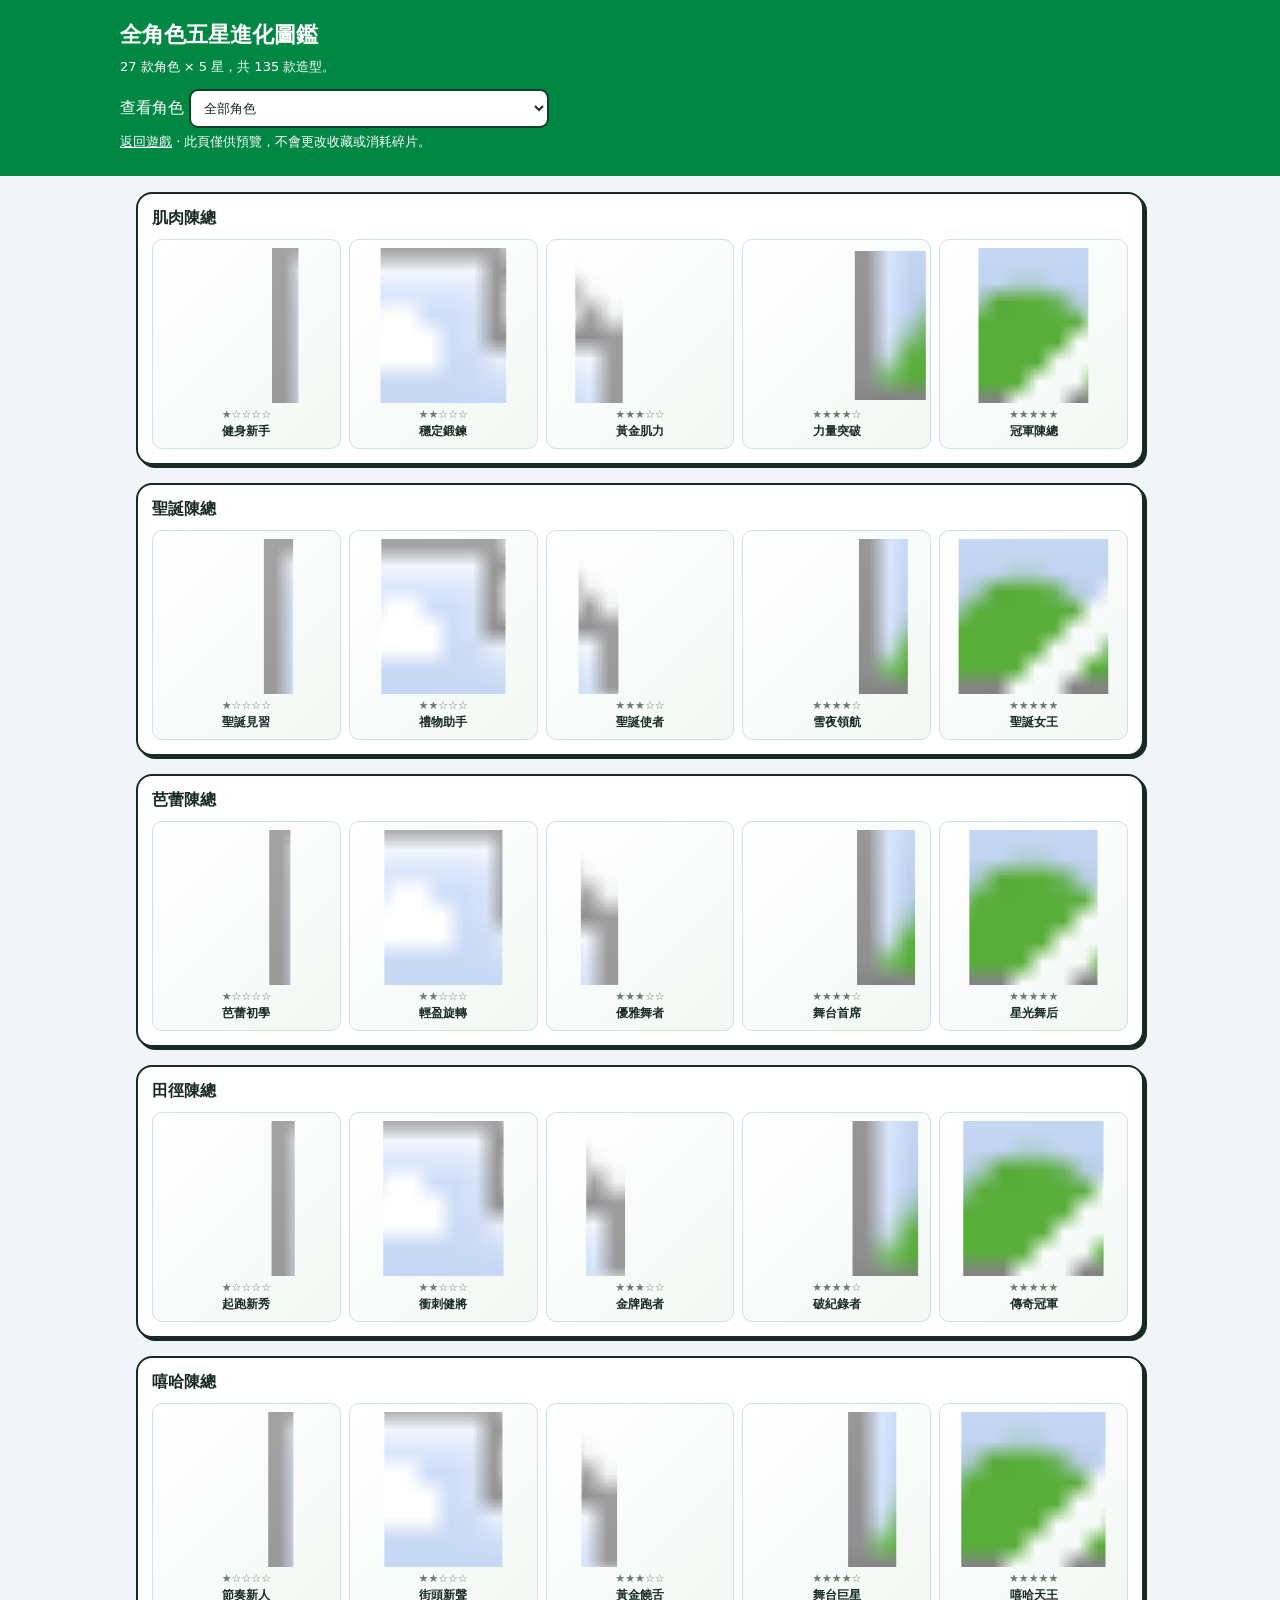
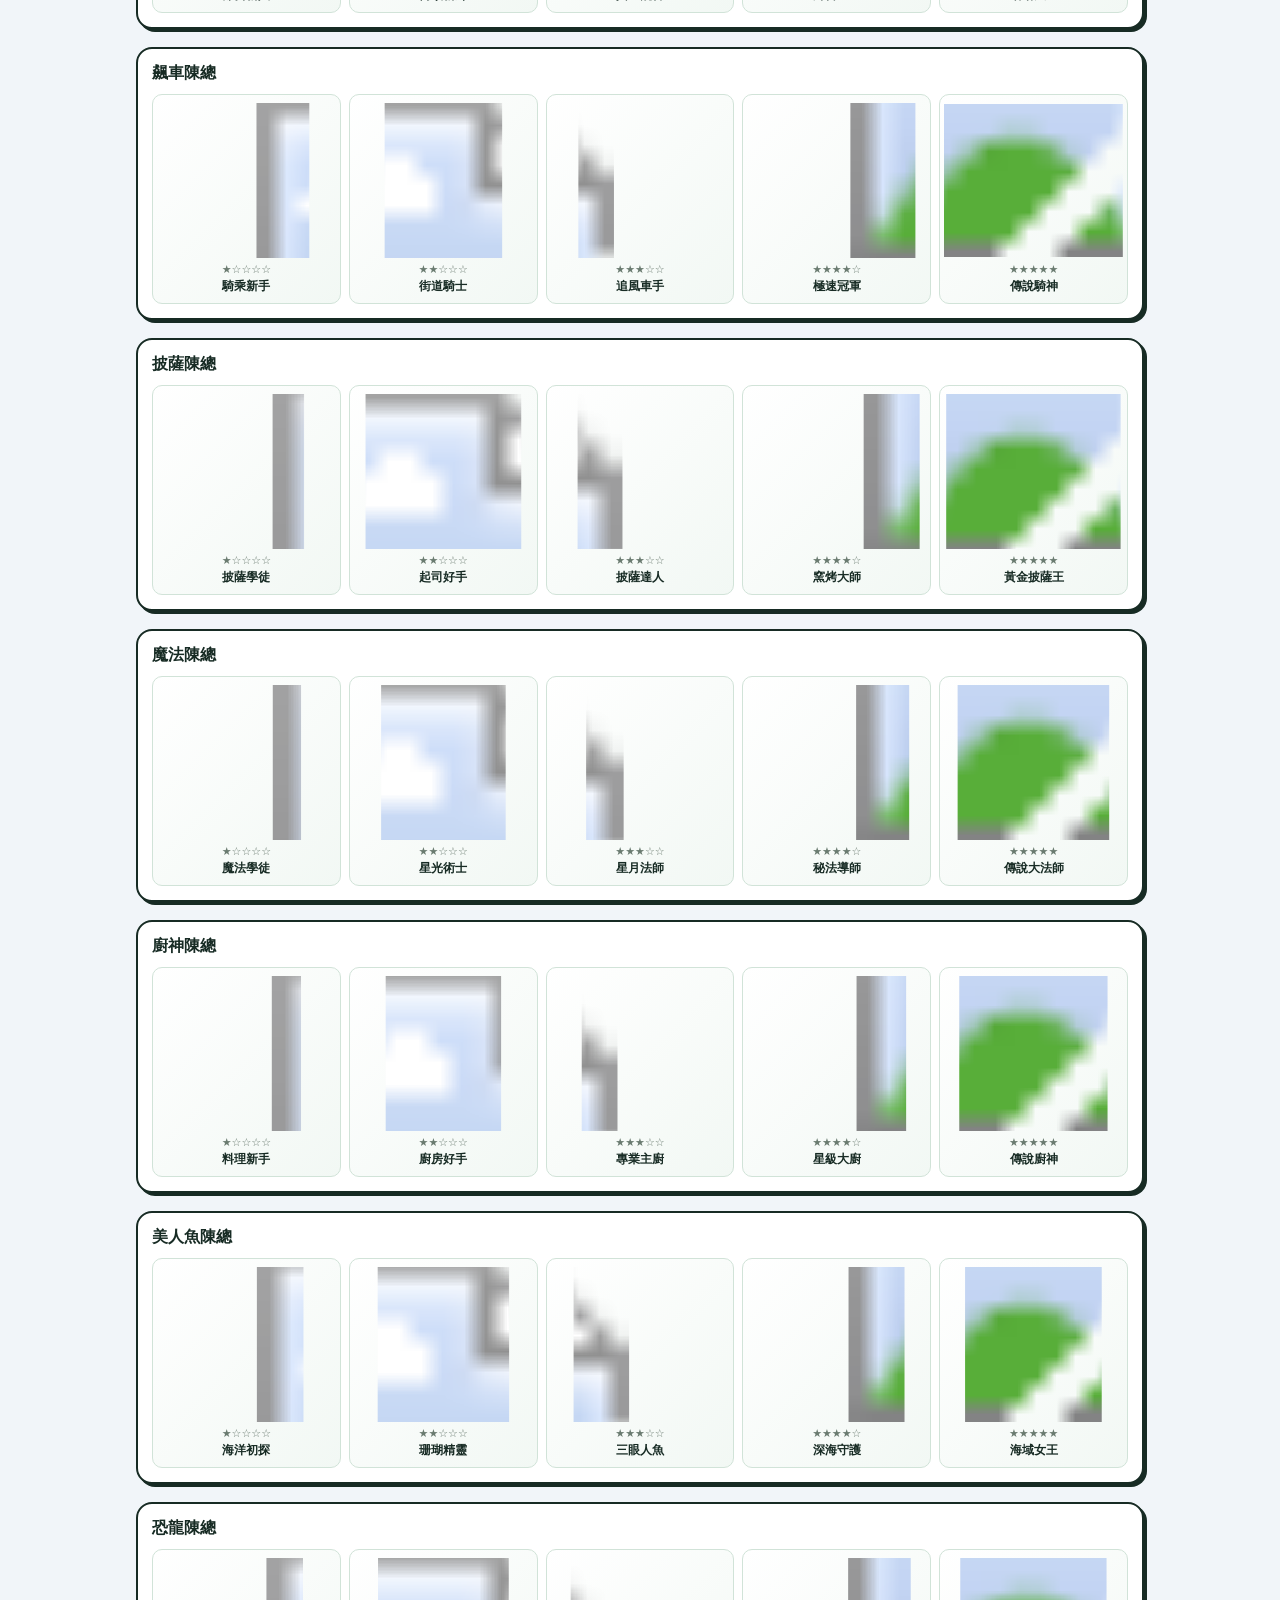
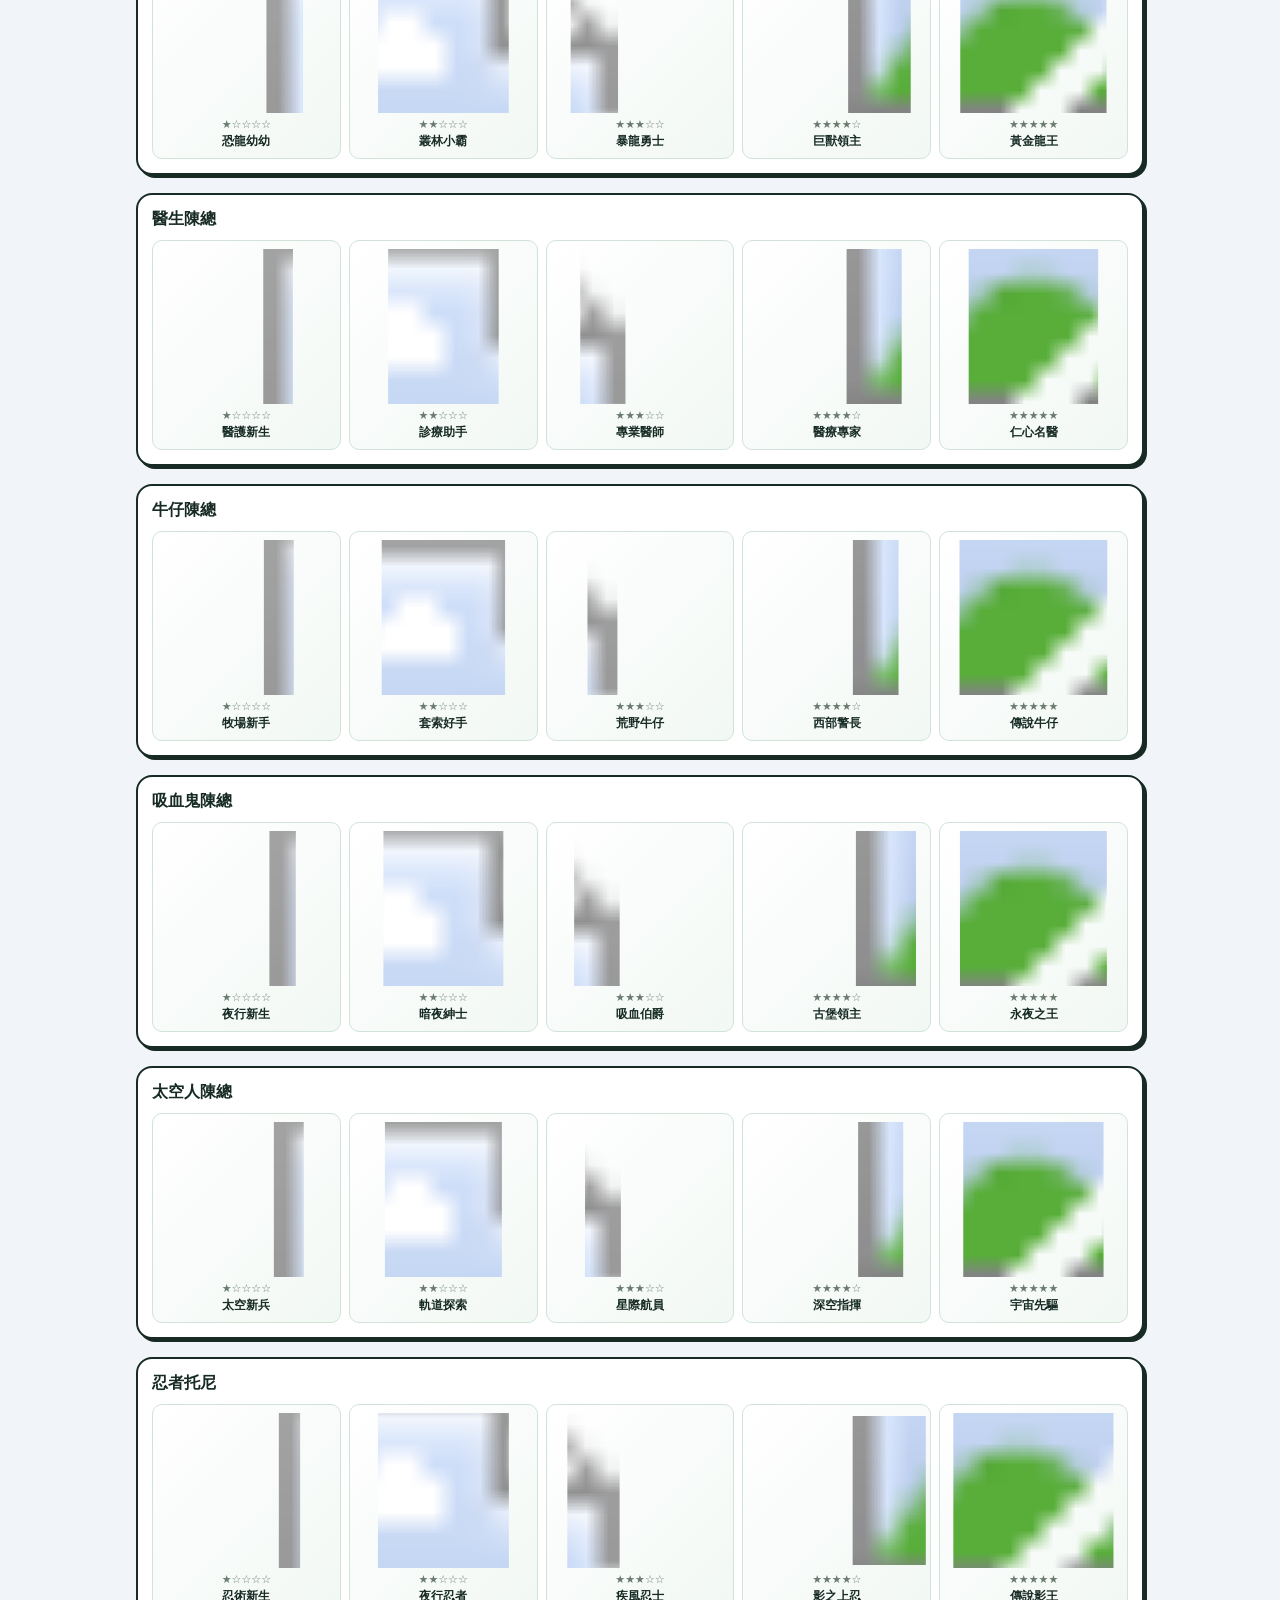
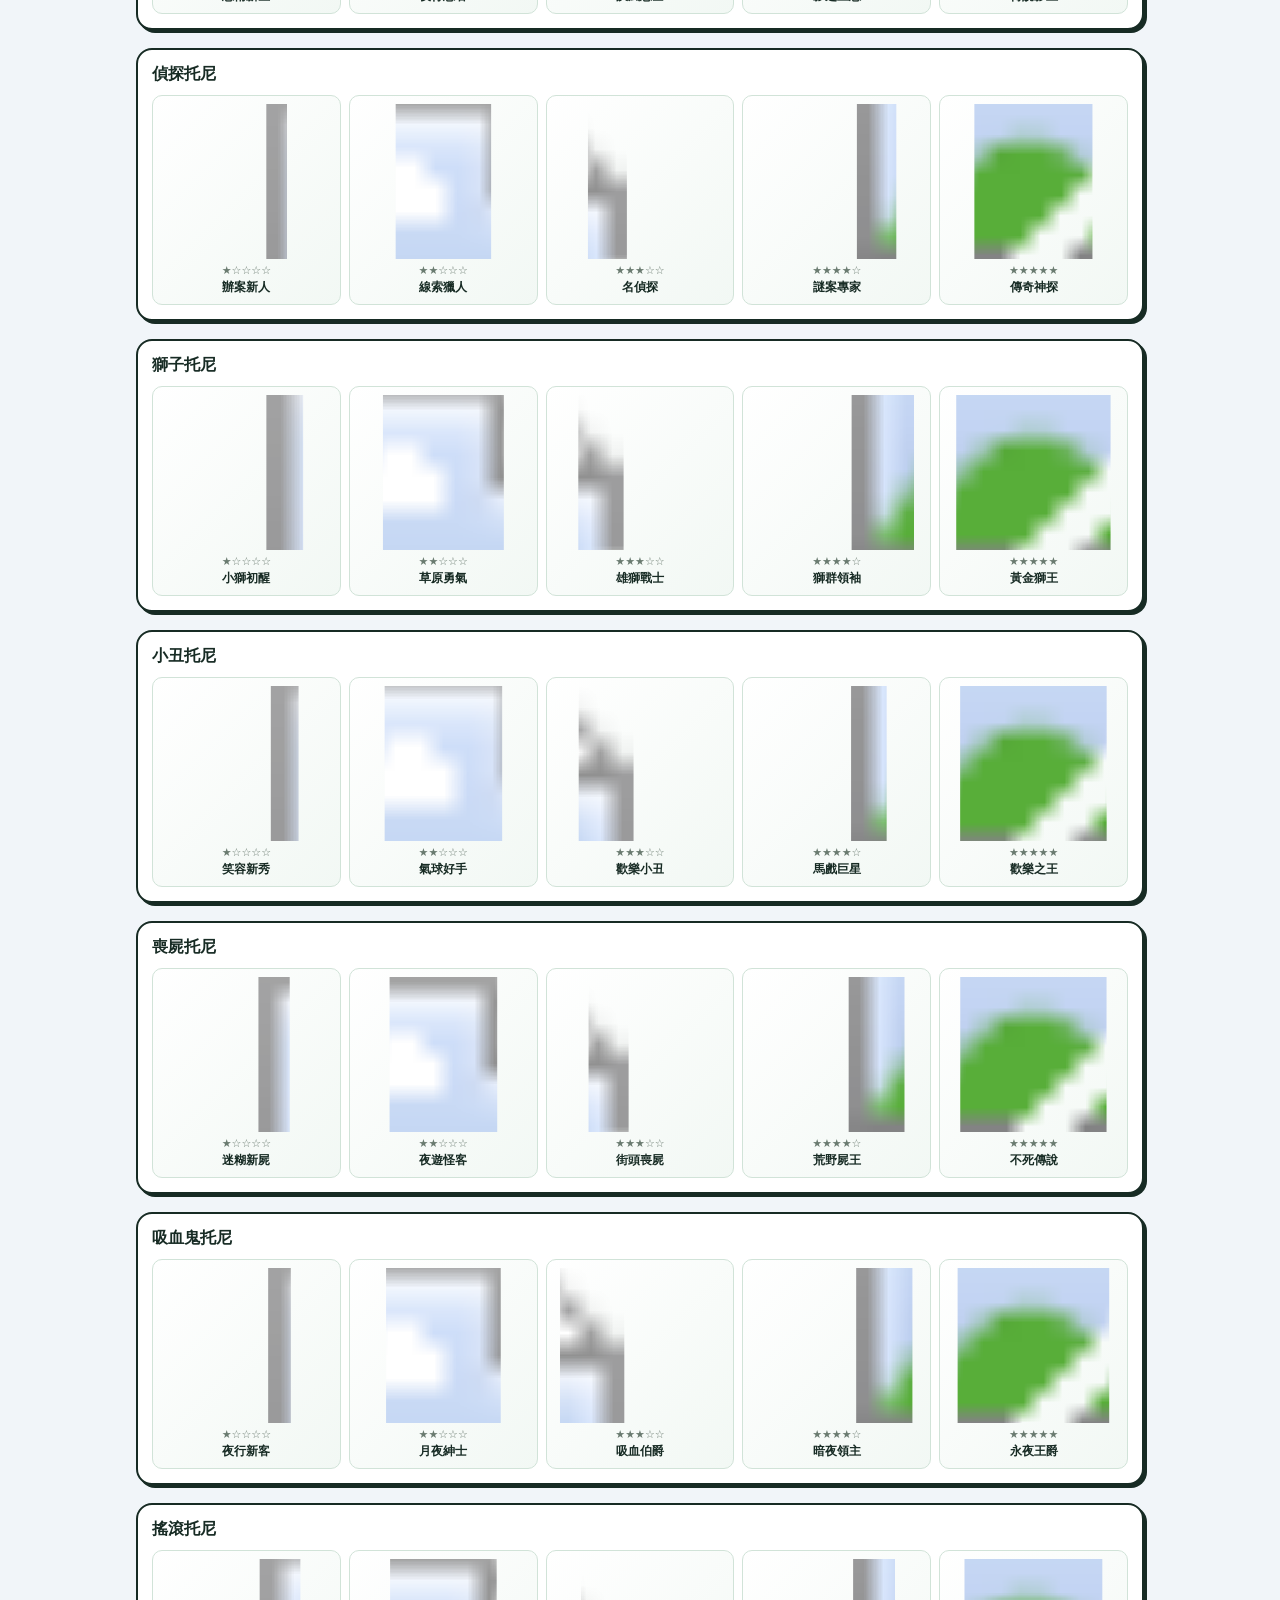
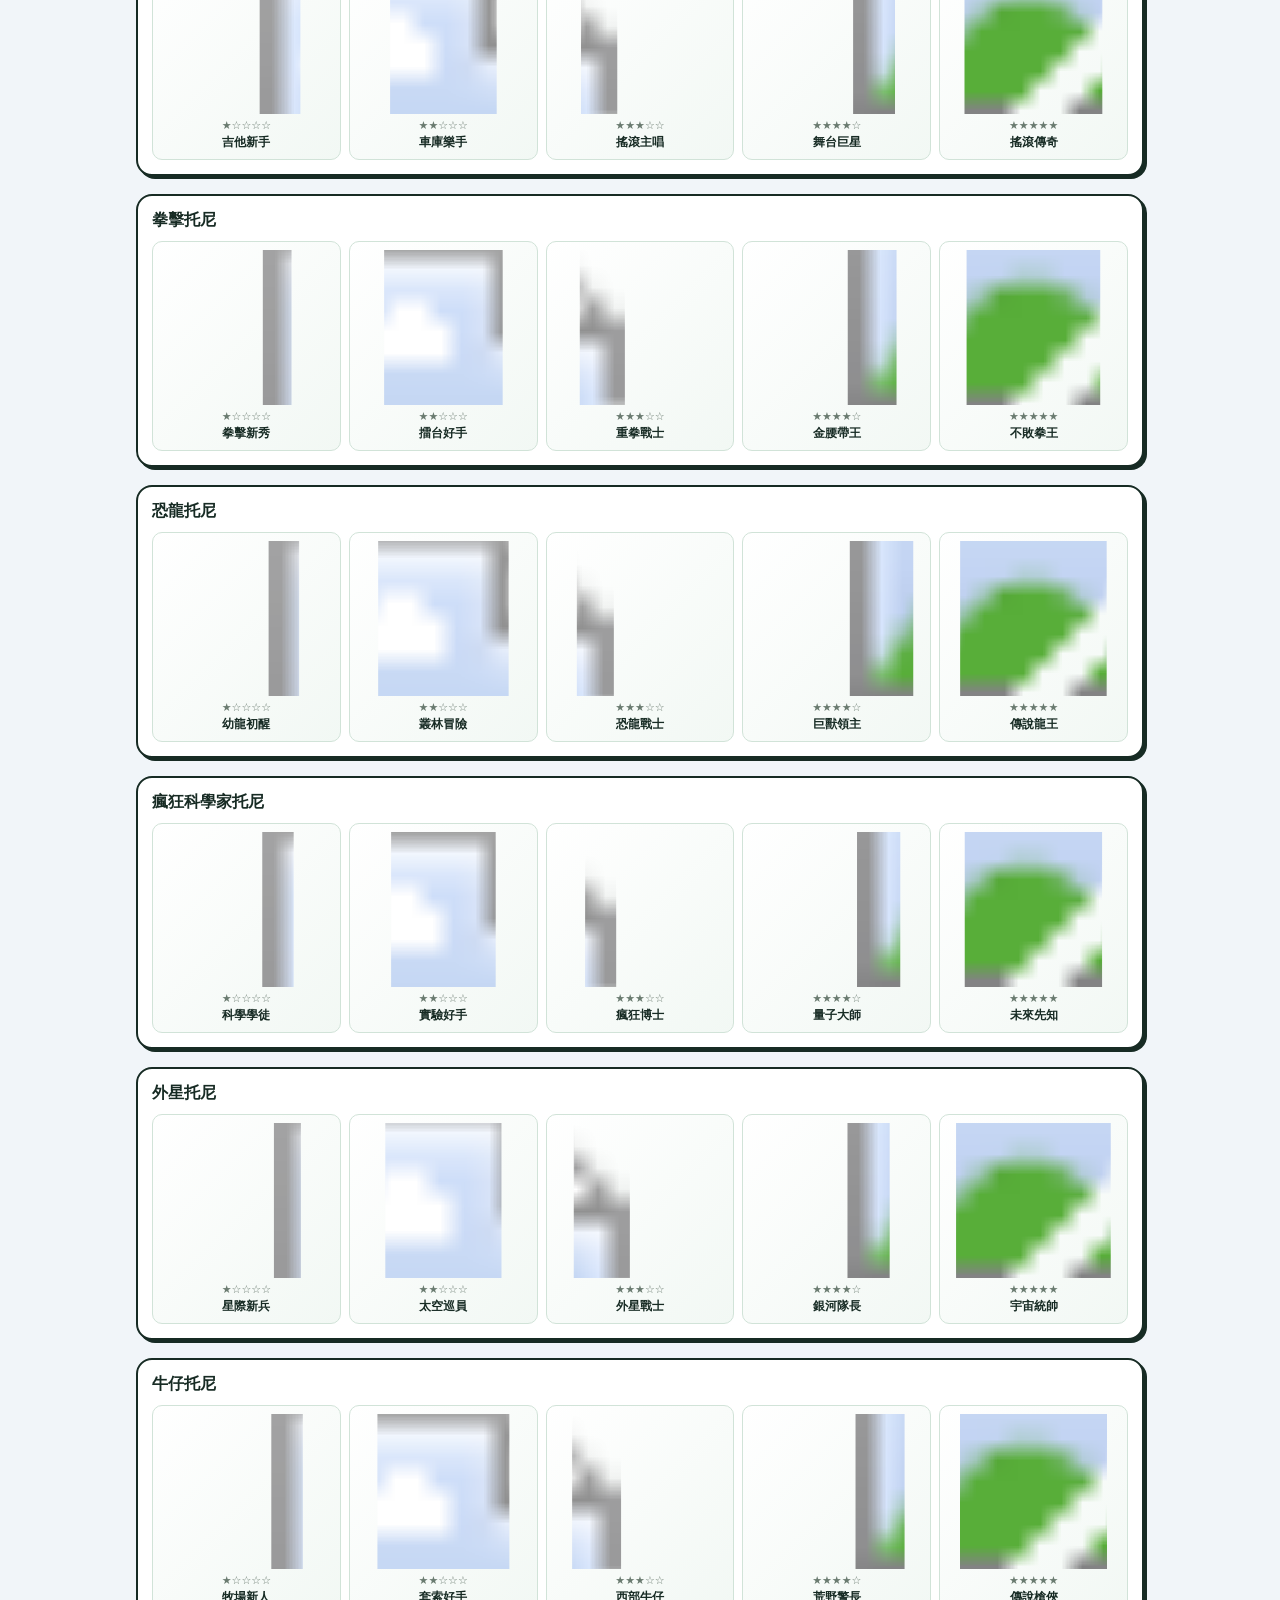
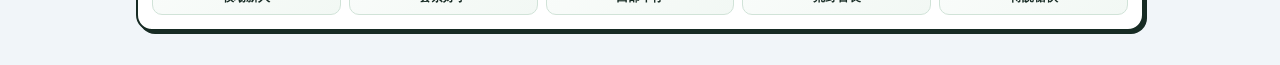
==== evolution-gallery.html @ 7f38f762 "Publish anime app runtime and Pages entry point" ====
<!doctype html>
<html lang="zh-Hant"><head><meta charset="utf-8"><meta name="viewport" content="width=device-width,initial-scale=1"><title>全角色五星進化圖鑑</title>
<style>
*{box-sizing:border-box}body{margin:0;background:#f1f5f9;color:#172b24;font-family:system-ui,sans-serif}header{background:#008744;color:#fff;padding:20px;position:sticky;top:0;z-index:2}header>div,main{max-width:1040px;margin:auto}h1{font-size:22px;margin:0 0 8px}p{font-size:13px;margin:5px 0}select{width:100%;max-width:360px;padding:9px;margin-top:8px;border:2px solid #163c2a;border-radius:9px;color:#172b24;background:white}main{padding:16px}section{border:2px solid #172b24;box-shadow:3px 3px #172b24;border-radius:16px;background:white;padding:14px;margin-bottom:18px}h2{font-size:16px;margin:0 0 10px}.stages{display:grid;grid-template-columns:repeat(5,minmax(0,1fr));gap:8px}.stage{min-width:0;text-align:center;border:1px solid #d1e3d8;border-radius:10px;padding:8px 4px;background:linear-gradient(135deg,#fff,#f2f8f4)}.stage > svg{width:100%;height:155px;display:block}.stage b{display:block;font-size:12px;line-height:18px}.stage small{color:#6a7b70;font-size:11px}a{color:inherit}section[hidden]{display:none}@media(max-width:500px){header{padding:14px}main{padding:10px}section{padding:9px}.stages{gap:3px}.stage{padding:5px 1px}.stage > svg{height:94px}.stage b{font-size:10px}.stage small{font-size:10px}}
</style></head><body><header><div><h1>全角色五星進化圖鑑</h1><p id="count">服裝、姿勢、配件與體態，隨星等逐步進化。</p><label>查看角色 <select id="filter"><option value="all">全部角色</option><option value="chen">陳總宇宙</option><option value="tony">托尼宇宙</option></select></label><p><a href="./">返回遊戲</a> · 此頁僅供預覽，不會更改收藏或消耗碎片。</p></div></header><main id="gallery"></main>
<script src="./evolution-data.js"></script><script>
const catalog = globalThis.characterEvolutionCatalog;
const entries = Object.entries(catalog);
document.getElementById('count').textContent = `${entries.length} 款角色 × 5 星，共 ${entries.length*5} 款造型。`;
const filter = document.getElementById('filter');
const gallery = document.getElementById('gallery');
entries.forEach(([id,art])=>{
  const option=document.createElement('option');option.value=id;option.textContent=art.name;filter.appendChild(option);
  const section=document.createElement('section');section.dataset.id=id;section.dataset.universe=id.startsWith('fig_')?'chen':'tony';
  const width=art.width/3,height=art.height/2;
  section.innerHTML=`<h2>${art.name}</h2><div class="stages">${art.names.map((name,index)=>{const [x,y,w,h]=art.frames?.[index]??[index%3*width,Math.floor(index/3)*height,width,height];return `<div class="stage"><svg role="img" aria-label="${art.name} ${index+1} 星 ${name}" viewBox="0 0 ${w} ${h}"><svg width="${w}" height="${h}" viewBox="${x} ${y} ${w} ${h}" style="overflow:hidden"><image href="./${art.file}" width="${art.width}" height="${art.height}" /></svg></svg><small>${'★'.repeat(index+1)}${'☆'.repeat(4-index)}</small><b>${name}</b></div>`;}).join('')}</div>`;
  gallery.appendChild(section);
});
filter.addEventListener('change',()=>{for(const section of gallery.children)section.hidden=filter.value!=='all'&&filter.value!==section.dataset.id&&filter.value!==section.dataset.universe;});
</script></body></html>
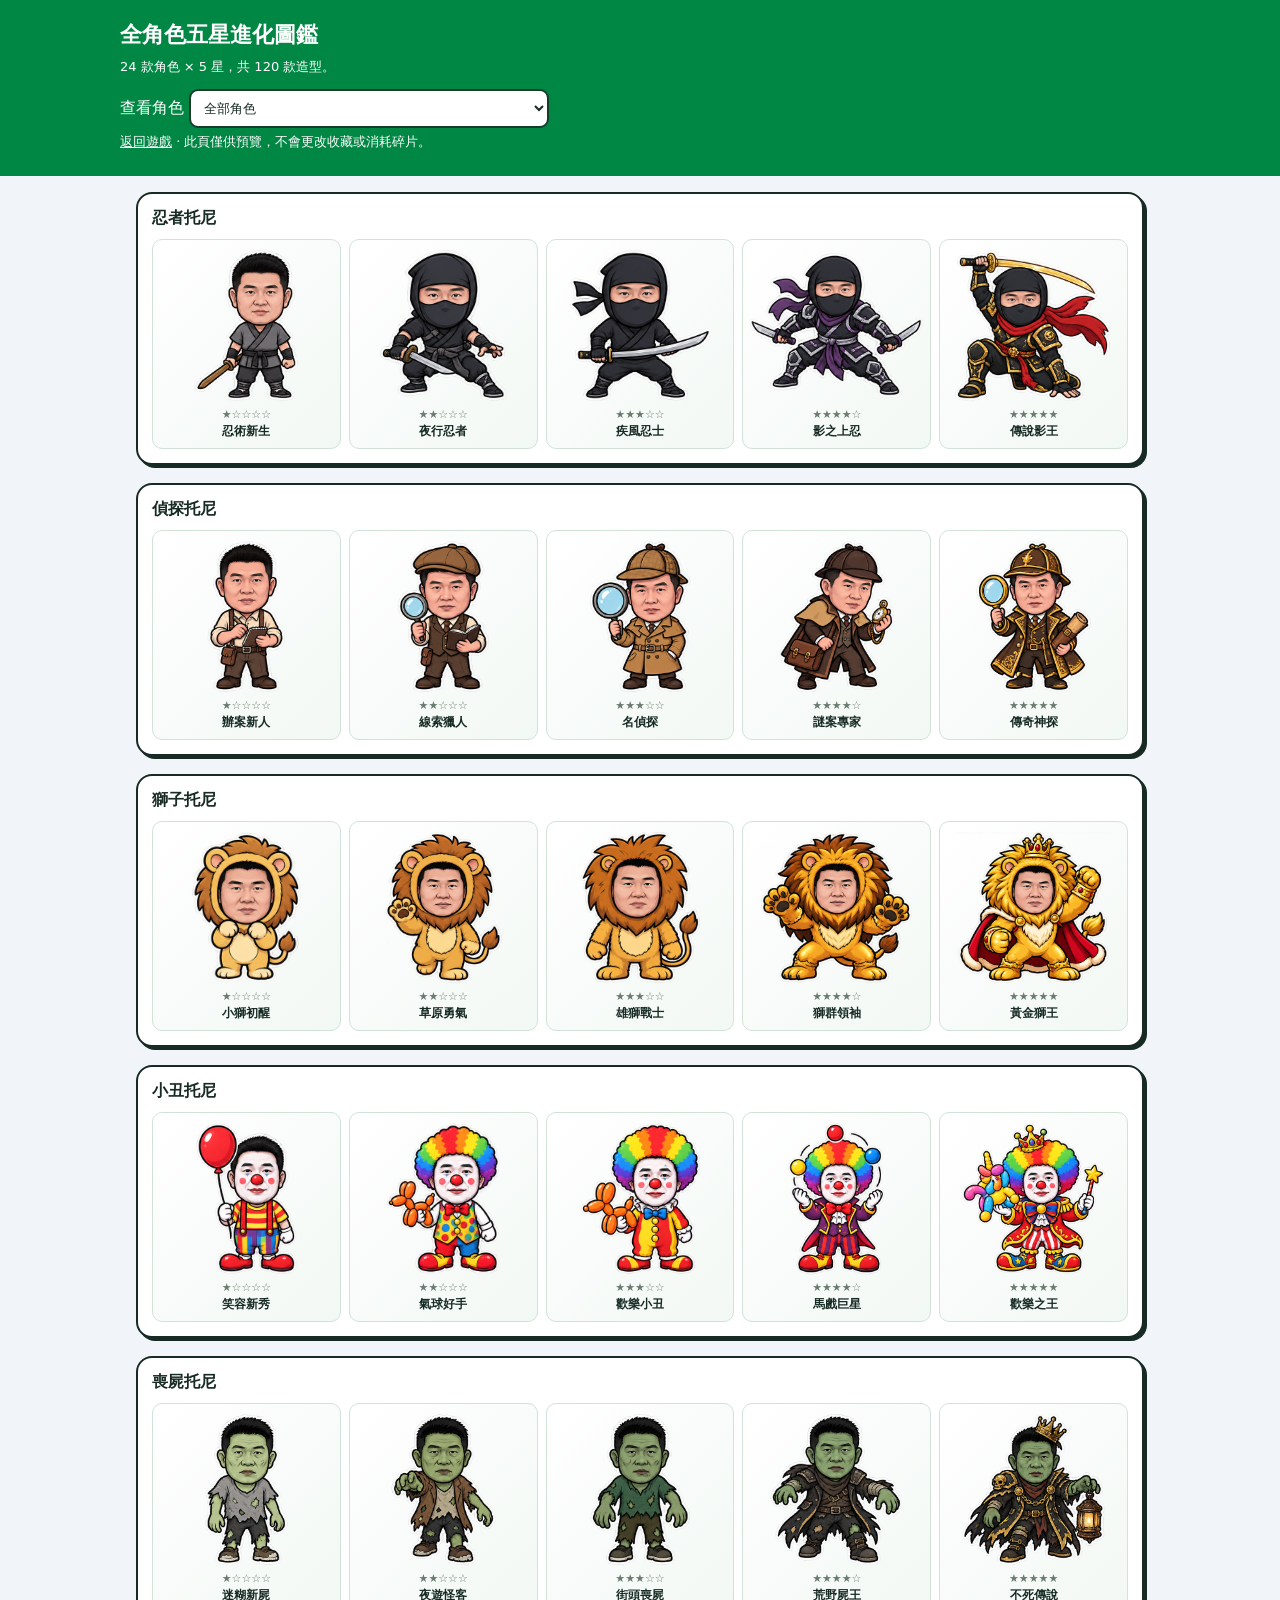
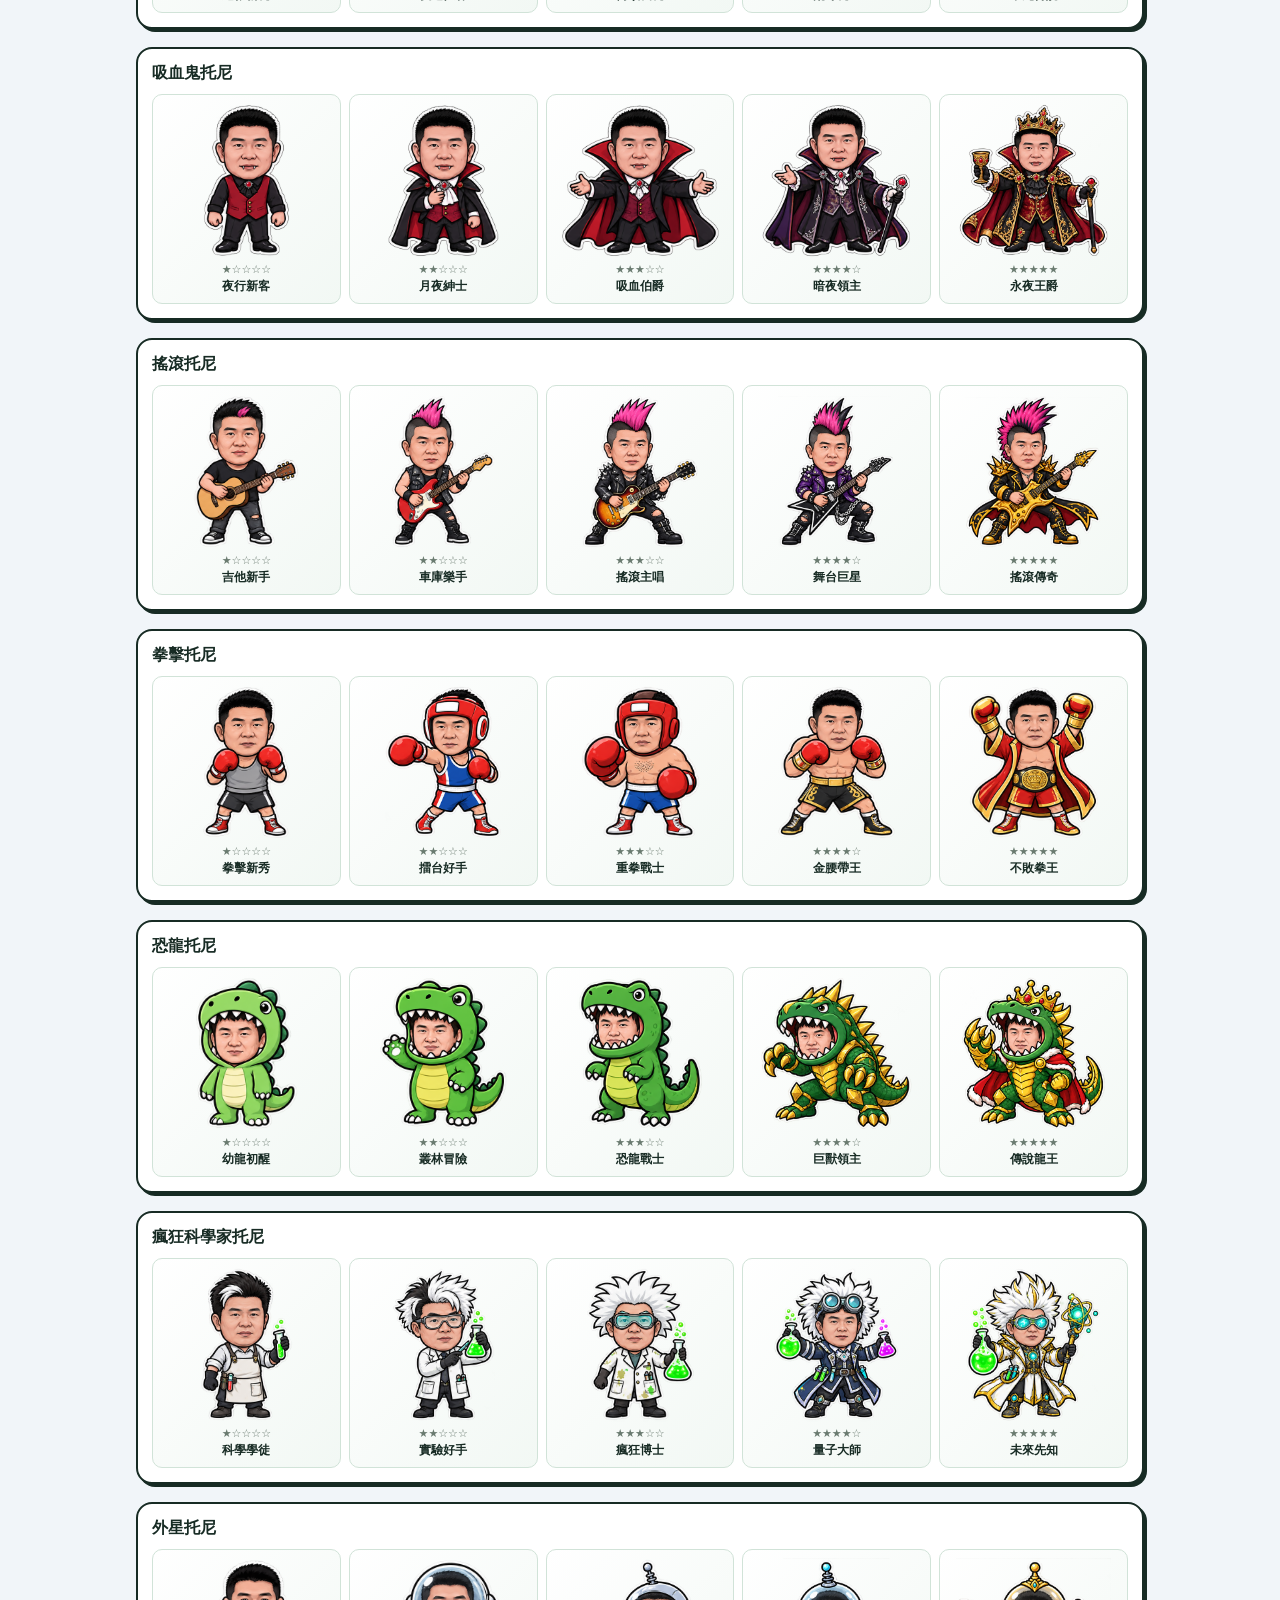
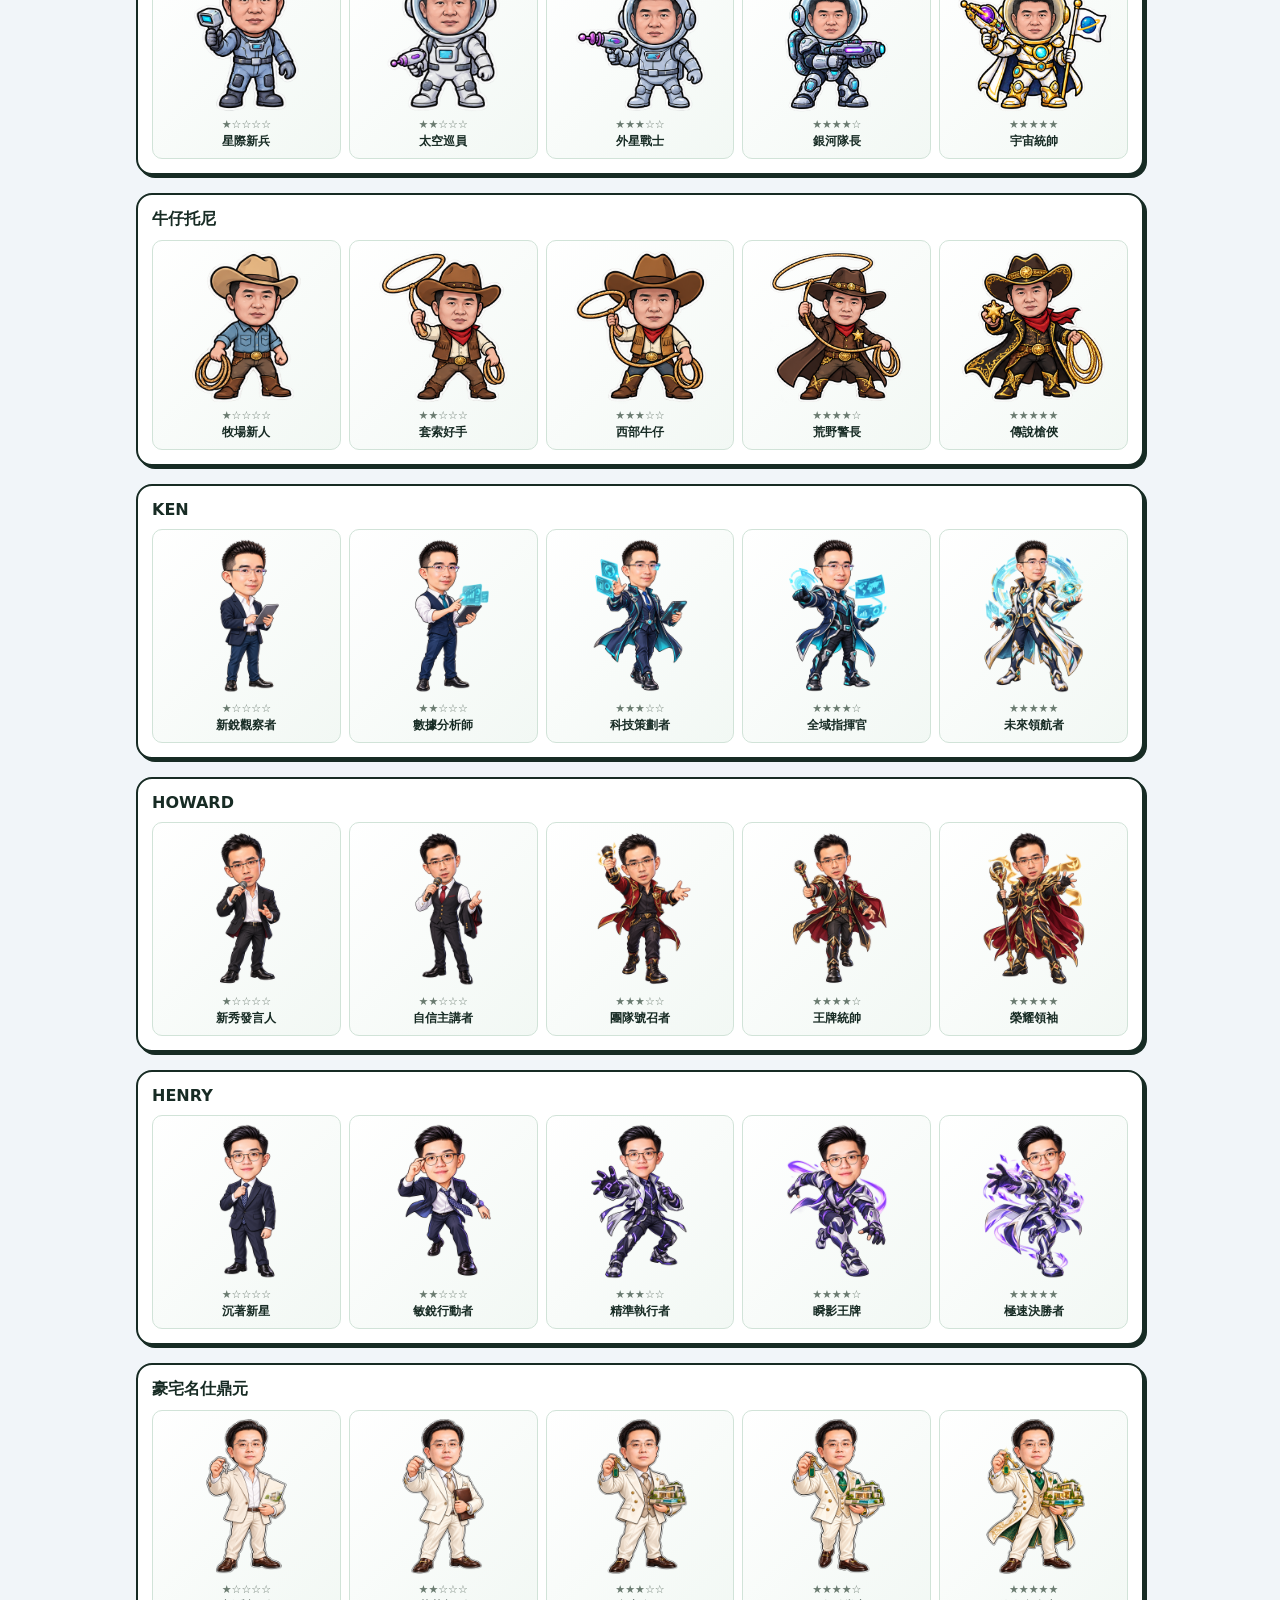
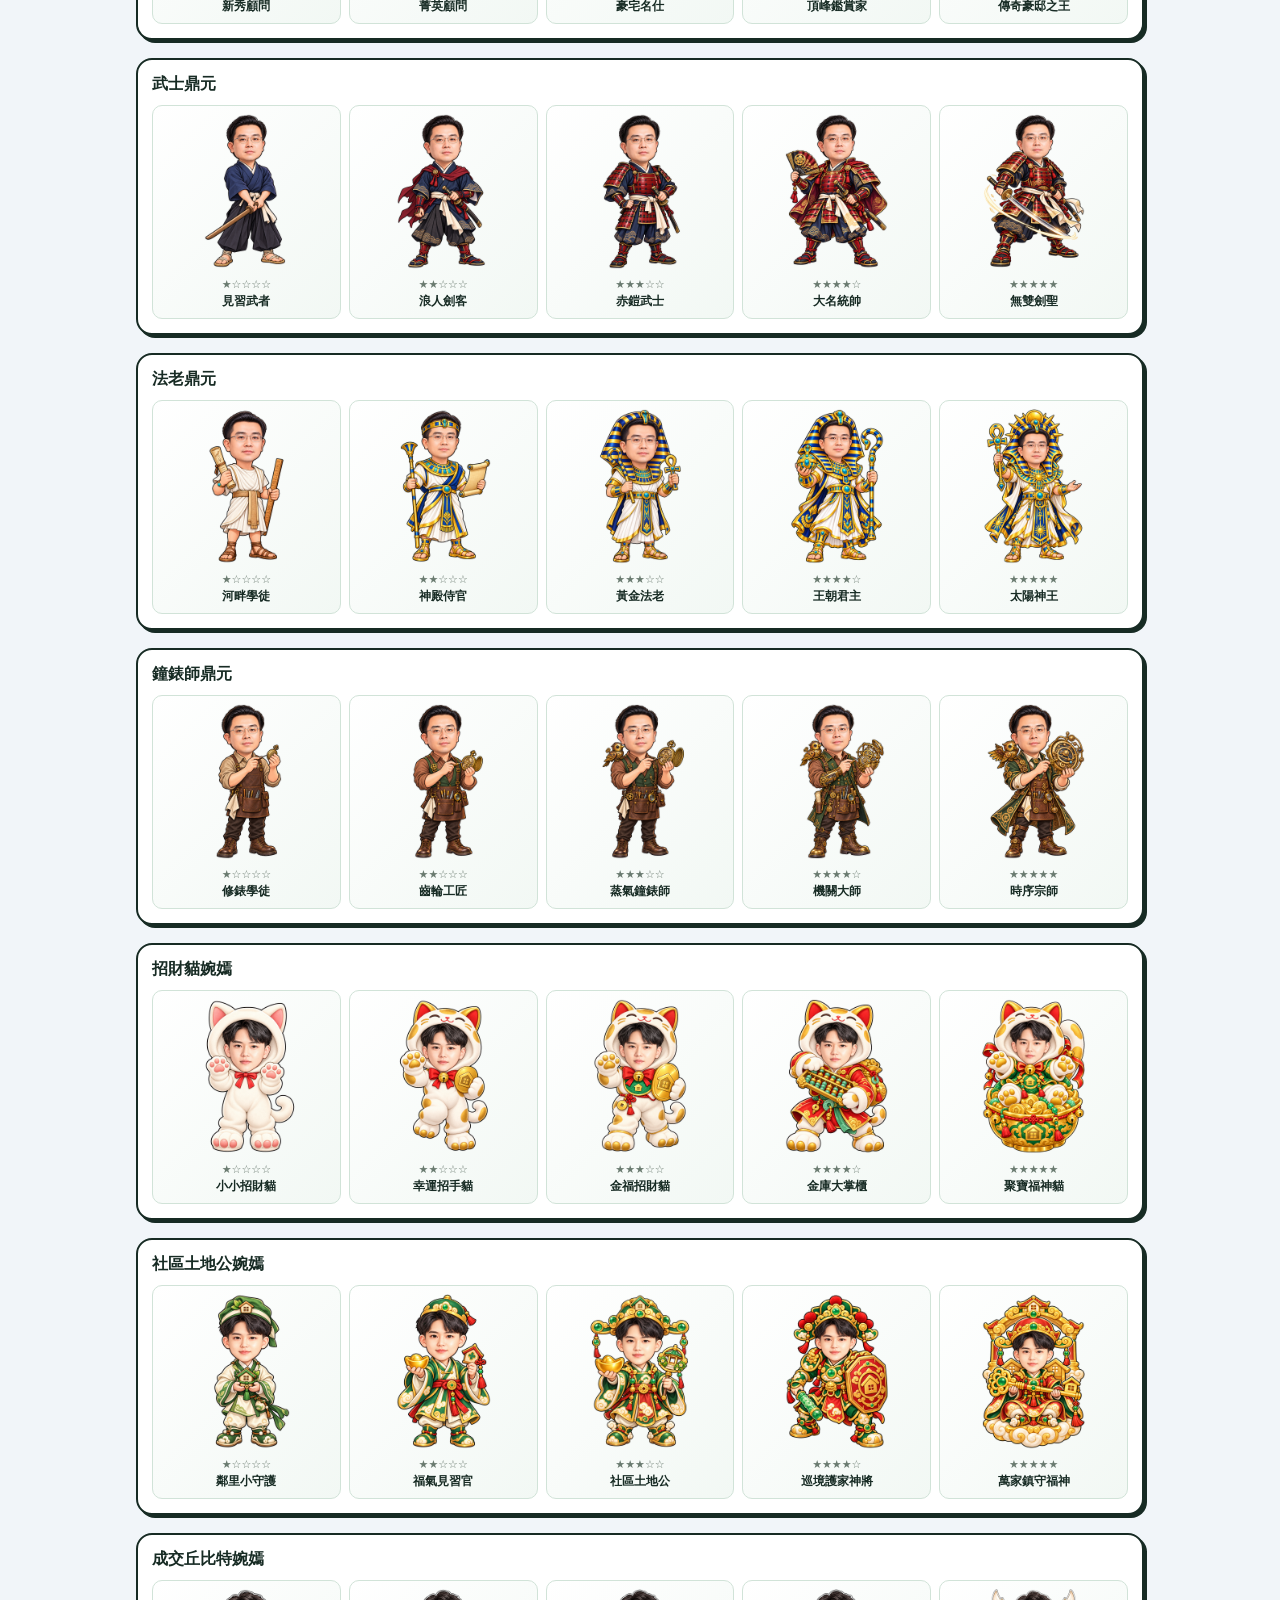
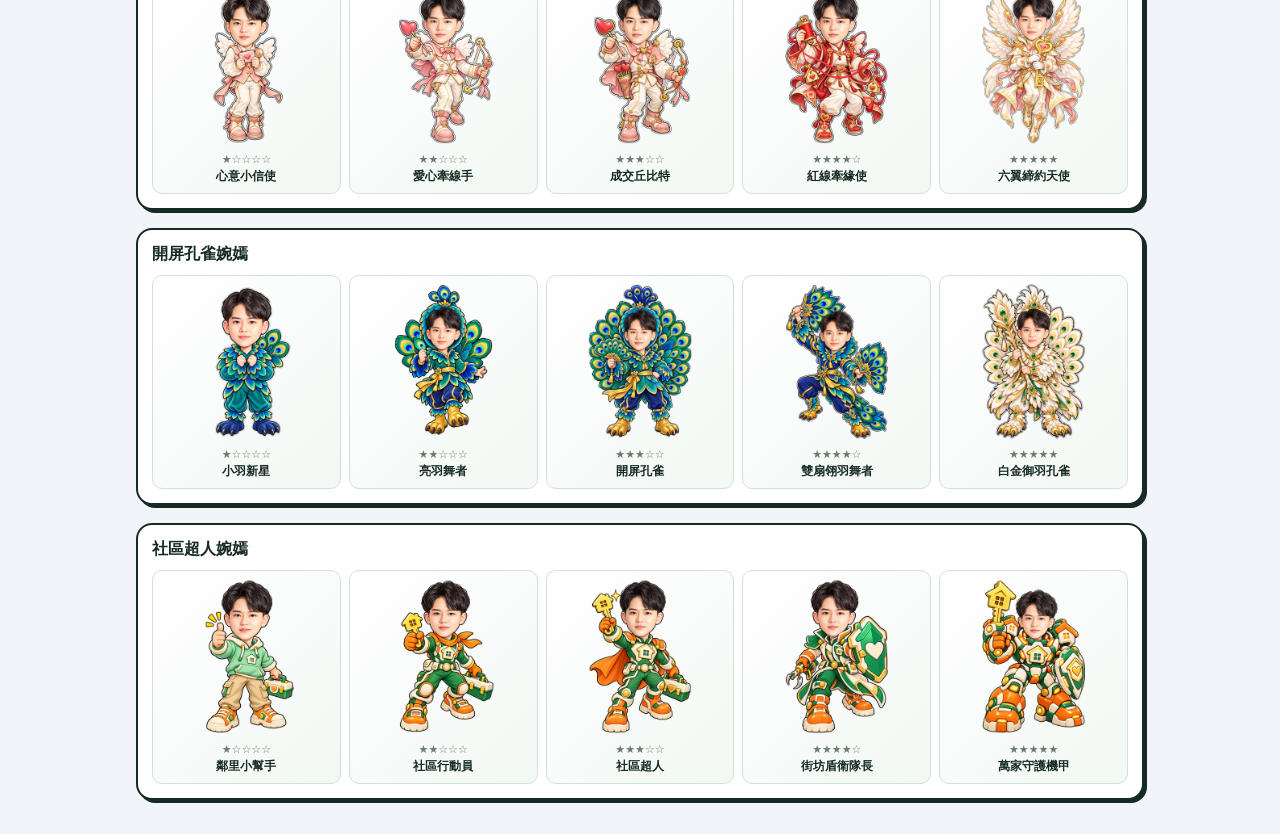
==== commit 86c81b33: "Replace anime site with formal game, mentor and manager tasks Publish the current formal version at " ====
--- a/evolution-gallery.html
+++ b/evolution-gallery.html
@@ -1,19 +1,19 @@
 <!doctype html>
 <html lang="zh-Hant"><head><meta charset="utf-8"><meta name="viewport" content="width=device-width,initial-scale=1"><title>全角色五星進化圖鑑</title>
 <style>
-*{box-sizing:border-box}body{margin:0;background:#f1f5f9;color:#172b24;font-family:system-ui,sans-serif}header{background:#008744;color:#fff;padding:20px;position:sticky;top:0;z-index:2}header>div,main{max-width:1040px;margin:auto}h1{font-size:22px;margin:0 0 8px}p{font-size:13px;margin:5px 0}select{width:100%;max-width:360px;padding:9px;margin-top:8px;border:2px solid #163c2a;border-radius:9px;color:#172b24;background:white}main{padding:16px}section{border:2px solid #172b24;box-shadow:3px 3px #172b24;border-radius:16px;background:white;padding:14px;margin-bottom:18px}h2{font-size:16px;margin:0 0 10px}.stages{display:grid;grid-template-columns:repeat(5,minmax(0,1fr));gap:8px}.stage{min-width:0;text-align:center;border:1px solid #d1e3d8;border-radius:10px;padding:8px 4px;background:linear-gradient(135deg,#fff,#f2f8f4)}.stage > svg{width:100%;height:155px;display:block}.stage b{display:block;font-size:12px;line-height:18px}.stage small{color:#6a7b70;font-size:11px}a{color:inherit}section[hidden]{display:none}@media(max-width:500px){header{padding:14px}main{padding:10px}section{padding:9px}.stages{gap:3px}.stage{padding:5px 1px}.stage > svg{height:94px}.stage b{font-size:10px}.stage small{font-size:10px}}
-</style></head><body><header><div><h1>全角色五星進化圖鑑</h1><p id="count">服裝、姿勢、配件與體態，隨星等逐步進化。</p><label>查看角色 <select id="filter"><option value="all">全部角色</option><option value="chen">陳總宇宙</option><option value="tony">托尼宇宙</option></select></label><p><a href="./">返回遊戲</a> · 此頁僅供預覽，不會更改收藏或消耗碎片。</p></div></header><main id="gallery"></main>
-<script src="./evolution-data.js"></script><script>
+*{box-sizing:border-box}body{margin:0;background:#f1f5f9;color:#172b24;font-family:system-ui,sans-serif}header{background:#008744;color:#fff;padding:20px;position:sticky;top:0;z-index:2}header>div,main{max-width:1040px;margin:auto}h1{font-size:22px;margin:0 0 8px}p{font-size:13px;margin:5px 0}select{width:100%;max-width:360px;padding:9px;margin-top:8px;border:2px solid #163c2a;border-radius:9px;color:#172b24;background:white}main{padding:16px}section{border:2px solid #172b24;box-shadow:3px 3px #172b24;border-radius:16px;background:white;padding:14px;margin-bottom:18px}h2{font-size:16px;margin:0 0 10px}.stages{display:grid;grid-template-columns:repeat(5,minmax(0,1fr));gap:8px}.stage{min-width:0;text-align:center;border:1px solid #d1e3d8;border-radius:10px;padding:8px 4px;background:linear-gradient(135deg,#fff,#f2f8f4)}.stage > img{width:100%;height:155px;object-fit:contain}.stage > svg{width:100%;height:155px;display:block}.stage b{display:block;font-size:12px;line-height:18px}.stage small{color:#6a7b70;font-size:11px}a{color:inherit}section[hidden]{display:none}@media(max-width:500px){header{padding:14px}main{padding:10px}section{padding:9px}.stages{gap:3px}.stage{padding:5px 1px}.stage > svg,.stage > img{height:94px}.stage b{font-size:10px}.stage small{font-size:10px}}
+</style></head><body><header><div><h1>全角色五星進化圖鑑</h1><p id="count">服裝、姿勢、配件與體態，隨星等逐步進化。</p><label>查看角色 <select id="filter"><option value="all">全部角色</option><option value="tony">托尼宇宙</option><option value="super">超業</option><option value="family">傳承</option></select></label><p><a href="./">返回遊戲</a> · 此頁僅供預覽，不會更改收藏或消耗碎片。</p></div></header><main id="gallery"></main>
+<script src="./character-policy.js"></script><script src="./evolution-data.js"></script><script src="./gallery-extra-data.js"></script><script>
 const catalog = globalThis.characterEvolutionCatalog;
-const entries = Object.entries(catalog);
+const entries = Object.entries(catalog).filter(([id])=>!globalThis.hideChenCharacters||!id.startsWith('fig_'));
 document.getElementById('count').textContent = `${entries.length} 款角色 × 5 星，共 ${entries.length*5} 款造型。`;
 const filter = document.getElementById('filter');
 const gallery = document.getElementById('gallery');
 entries.forEach(([id,art])=>{
   const option=document.createElement('option');option.value=id;option.textContent=art.name;filter.appendChild(option);
-  const section=document.createElement('section');section.dataset.id=id;section.dataset.universe=id.startsWith('fig_')?'chen':'tony';
+  const section=document.createElement('section');section.dataset.id=id;section.dataset.universe=id.startsWith('fig_')?'chen':id.startsWith('tony_')?'tony':id.startsWith('heir_')?'family':'super';
   const width=art.width/3,height=art.height/2;
-  section.innerHTML=`<h2>${art.name}</h2><div class="stages">${art.names.map((name,index)=>{const [x,y,w,h]=art.frames?.[index]??[index%3*width,Math.floor(index/3)*height,width,height];return `<div class="stage"><svg role="img" aria-label="${art.name} ${index+1} 星 ${name}" viewBox="0 0 ${w} ${h}"><svg width="${w}" height="${h}" viewBox="${x} ${y} ${w} ${h}" style="overflow:hidden"><image href="./${art.file}" width="${art.width}" height="${art.height}" /></svg></svg><small>${'★'.repeat(index+1)}${'☆'.repeat(4-index)}</small><b>${name}</b></div>`;}).join('')}</div>`;
+  section.innerHTML=`<h2>${art.name}</h2><div class="stages">${art.names.map((name,index)=>{const [x,y,w,h]=art.frames?.[index]??[index%3*width,Math.floor(index/3)*height,width,height];if(art.files)return `<div class="stage"><img src="./${art.files[index]}" alt="${art.name} ${index+1} 星 ${name}"><small>${'★'.repeat(index+1)}${'☆'.repeat(4-index)}</small><b>${name}</b></div>`;return `<div class="stage"><svg role="img" aria-label="${art.name} ${index+1} 星 ${name}" viewBox="0 0 ${w} ${h}"><svg width="${w}" height="${h}" viewBox="${x} ${y} ${w} ${h}" style="overflow:hidden"><image href="./${art.file}" width="${art.width}" height="${art.height}" /></svg></svg><small>${'★'.repeat(index+1)}${'☆'.repeat(4-index)}</small><b>${name}</b></div>`;}).join('')}</div>`;
   gallery.appendChild(section);
 });
 filter.addEventListener('change',()=>{for(const section of gallery.children)section.hidden=filter.value!=='all'&&filter.value!==section.dataset.id&&filter.value!==section.dataset.universe;});
